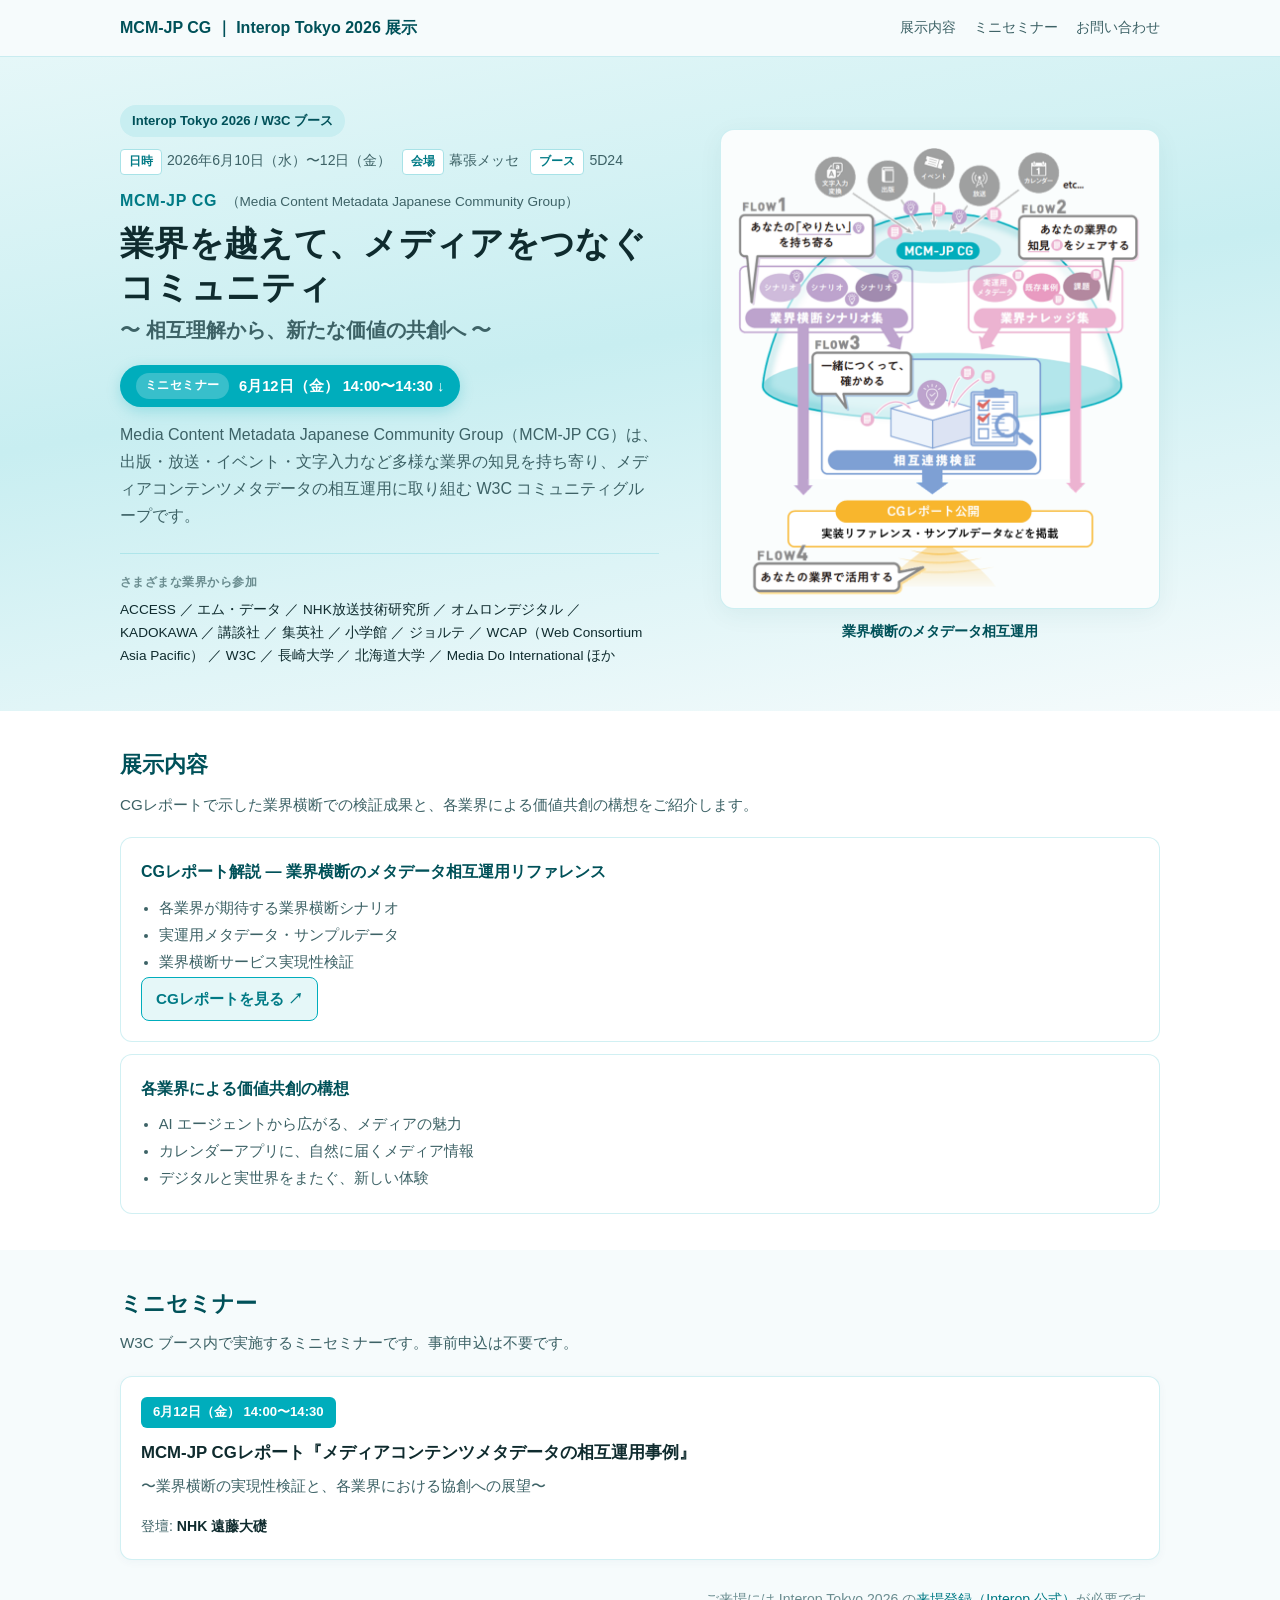
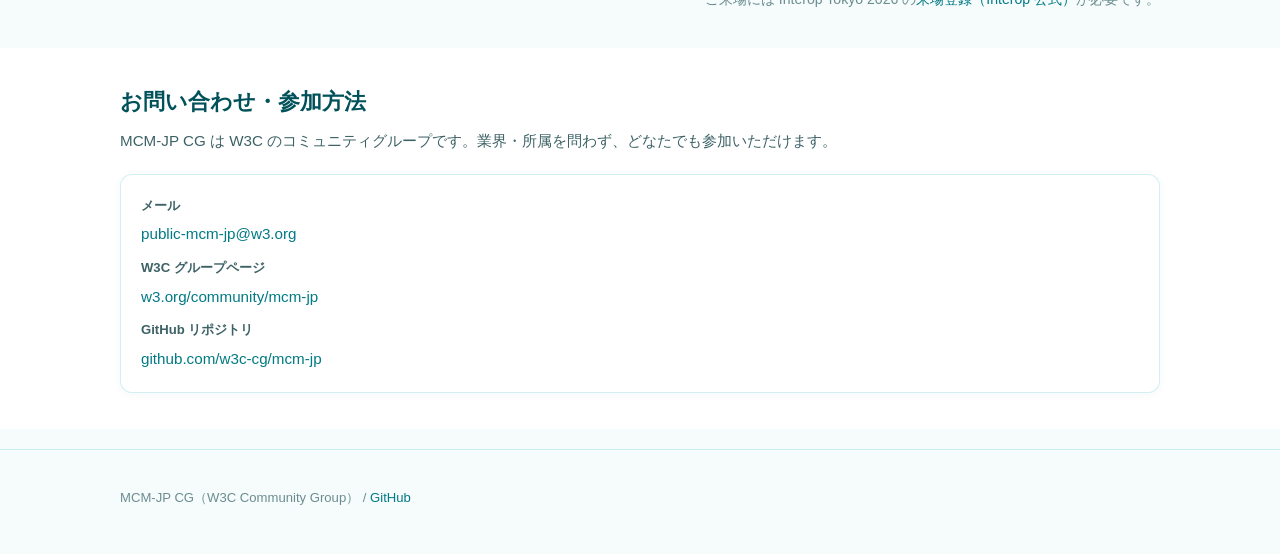
==== events/interop2026/index.html @ 695553eb "Interop Tokyo 2026 展示の公開ページを追加" ====
﻿<!doctype html>
<html lang="ja">
<head>
<meta charset="utf-8">
<meta name="viewport" content="width=device-width,initial-scale=1">
<title>MCM-JP CG | Interop Tokyo 2026 展示案内</title>
<meta name="description" content="CGレポートで示した検証成果と、各業界が描く展開プランをご紹介">
<meta property="og:type" content="website">
<meta property="og:url" content="https://w3c-cg.github.io/mcm-jp/events/interop2026/">
<meta property="og:title" content="MCM-JP CG | Interop Tokyo 2026 展示案内">
<meta property="og:description" content="CGレポートで示した検証成果と、各業界が描く展開プランをご紹介">
<meta property="og:image" content="https://w3c-cg.github.io/mcm-jp/events/interop2026/assets/img/og.png">
<meta property="og:locale" content="ja_JP">
<meta name="twitter:card" content="summary_large_image">
<meta name="twitter:title" content="MCM-JP CG | Interop Tokyo 2026 展示案内">
<meta name="twitter:description" content="CGレポートで示した検証成果と、各業界が描く展開プランをご紹介">
<meta name="twitter:image" content="https://w3c-cg.github.io/mcm-jp/events/interop2026/assets/img/og.png">
<link rel="stylesheet" href="assets/css/style.css">
</head>
<body>
<header class="site-header"><div class="container inner">
  <a class="brand" href="#top">MCM-JP CG ｜ Interop Tokyo 2026 展示</a>
  <nav class="nav" aria-label="ページ内ナビゲーション">
    <a href="#exhibit">展示内容</a>
    <a href="#seminar">ミニセミナー</a>
    <a href="#contact">お問い合わせ</a>
  </nav>
</div></header>

<main id="top">

<section class="hero"><div class="container hero-grid">
  <div>
    <span class="eyebrow"><a href="https://f2ff.jp/2026/interop/exhibitor/show.php?id=3610&amp;lang=ja" target="_blank" rel="noopener">Interop Tokyo 2026 / W3C ブース</a></span>
    <p class="event-meta">
      <span class="em-label">日時</span>2026年6月10日（水）〜12日（金）&ensp;
      <span class="em-label">会場</span>幕張メッセ&ensp;
      <span class="em-label">ブース</span>5D24
    </p>
    <p class="org-name">MCM-JP CG <span class="org-full">（Media Content Metadata Japanese Community Group）</span></p>
    <h1>業界を越えて、メディアをつなぐ<span class="nobr">コミュニティ</span></h1>
    <p class="hero-tagline">〜 相互理解から、新たな価値の共創へ 〜</p>
    <p class="seminar-badge"><a href="#seminar"><span class="seminar-badge-label">ミニセミナー</span>6月12日（金） 14:00〜14:30 ↓</a></p>
    <p class="lead">Media Content Metadata Japanese Community Group（MCM-JP CG）は、出版・放送・イベント・文字入力など多様な業界の知見を持ち寄り、メディアコンテンツメタデータの相互運用に取り組む W3C コミュニティグループです。</p>
    <div class="members">
      <p class="members-label">さまざまな業界から参加</p>
      <p class="members-body">ACCESS ／ エム・データ ／ NHK放送技術研究所 ／ オムロンデジタル ／ KADOKAWA ／ 講談社 ／ 集英社 ／ 小学館 ／ ジョルテ ／ WCAP（Web Consortium Asia Pacific） ／ W3C ／ 長崎大学 ／ 北海道大学 ／ Media Do International ほか</p>
    </div>
  </div>
  <figure class="diagram-card">
    <div class="diagram-frame"><img src="assets/img/mcm-jp-cg-overview.png" alt="MCM-JP CG 活動概要図"></div>
    <figcaption>業界横断のメタデータ相互運用</figcaption>
  </figure>
</div></section>

<section id="exhibit" class="below"><div class="container">
  <h2>展示内容</h2>
  <p class="section-lead">CGレポートで示した業界横断での検証成果と、各業界による価値共創の構想をご紹介します。</p>
  <div class="exhibit-stack">
    <div class="exhibit-item">
      <h3>CGレポート解説 ― 業界横断のメタデータ相互運用リファレンス</h3>
      <ul class="exhibit-bullets">
        <li>各業界が期待する業界横断シナリオ</li>
        <li>実運用メタデータ・サンプルデータ</li>
        <li>業界横断サービス実現性検証</li>
      </ul>
      <p class="exhibit-link"><a class="link-button" href="https://w3c-cg.github.io/mcm-jp/reports/cg-report" target="_blank" rel="noopener">CGレポートを見る ↗</a></p>
    </div>
    <div class="exhibit-item">
      <h3>各業界による価値共創の構想</h3>
      <ul class="exhibit-bullets">
        <li>AI エージェントから広がる、メディアの魅力</li>
        <li>カレンダーアプリに、自然に届くメディア情報</li>
        <li>デジタルと実世界をまたぐ、新しい体験</li>
      </ul>
    </div>
  </div>
</div></section>

<section id="seminar" class="below"><div class="container">
  <h2>ミニセミナー</h2>
  <p class="section-lead">W3C ブース内で実施するミニセミナーです。事前申込は不要です。</p>
  <div class="card seminar-card">
    <span class="seminar-date">6月12日（金） 14:00〜14:30</span>
    <p class="seminar-title">MCM-JP CGレポート『メディアコンテンツメタデータの相互運用事例』</p>
    <p class="seminar-subtitle">〜業界横断の実現性検証と、各業界における協創への展望〜</p>
    <p class="seminar-speaker">登壇: <strong>NHK 遠藤大礎</strong></p>
  </div>
  <p class="visit-note">ご来場には Interop Tokyo 2026 の<a href="https://www.interop.jp/2026/" target="_blank" rel="noopener">来場登録（Interop 公式）</a>が必要です。</p>
</div></section>

<section id="contact" class="below"><div class="container">
  <h2>お問い合わせ・参加方法</h2>
  <p class="section-lead">MCM-JP CG は W3C のコミュニティグループです。業界・所属を問わず、どなたでも参加いただけます。</p>
  <div class="card">
    <dl class="contact-list">
      <dt>メール</dt>
      <dd><a href="mailto:public-mcm-jp@w3.org">public-mcm-jp@w3.org</a></dd>
      <dt>W3C グループページ</dt>
      <dd><a href="https://www.w3.org/community/mcm-jp/" target="_blank" rel="noopener">w3.org/community/mcm-jp</a></dd>
      <dt>GitHub リポジトリ</dt>
      <dd><a href="https://github.com/w3c-cg/mcm-jp" target="_blank" rel="noopener">github.com/w3c-cg/mcm-jp</a></dd>
    </dl>
  </div>
</div></section>

</main>

<footer class="site-footer"><div class="container">
  <p>MCM-JP CG（W3C Community Group） / <a href="https://github.com/w3c-cg/mcm-jp" target="_blank" rel="noopener">GitHub</a></p>
</div></footer>

</body>
</html>
---- events/interop2026/assets/css/style.css ----
:root{
  --c-primary:#00ADBC;
  --c-primary-dark:#007A85;
  --c-primary-darker:#005159;
  --c-tint:#E5F7F8;
  --c-tint-2:#C8EEF1;
  --c-tint-3:#A8E2E7;
  --c-text:#0F2B2E;
  --c-text-soft:#3D6266;
  --c-text-muted:#6B8D90;
  --c-bg:#F6FBFC;
  --c-border:rgba(0,173,188,.18);
}

*,*::before,*::after{box-sizing:border-box}
html{scroll-behavior:smooth}
body{margin:0;color:var(--c-text);background:var(--c-bg);font-family:-apple-system,BlinkMacSystemFont,"Segoe UI",Roboto,"Noto Sans JP","Hiragino Sans","Yu Gothic UI",sans-serif;line-height:1.7;font-feature-settings:"palt" 1}
a{color:var(--c-primary-dark);text-decoration:none}
a:hover{text-decoration:underline}
img{max-width:100%;height:auto;display:block}
.container{max-width:1080px;margin:0 auto;padding:0 20px}

/* header */
.site-header{position:sticky;top:0;z-index:100;backdrop-filter:blur(12px);background:rgba(246,251,252,.92);border-bottom:1px solid var(--c-border)}
.site-header .inner{display:flex;justify-content:space-between;align-items:center;min-height:56px}
.brand{font-weight:700;font-size:1rem;color:var(--c-primary-darker)}
.nav{display:flex;gap:18px;flex-wrap:wrap}
.nav a{color:var(--c-text-soft);font-size:.88rem}

/* hero */
.hero{padding:48px 0 44px;background:linear-gradient(170deg,var(--c-tint) 0%,var(--c-tint-2) 45%,var(--c-bg) 100%)}
.hero-grid{display:grid;grid-template-columns:1.15fr 1fr;gap:32px;align-items:center}
.eyebrow{display:inline-block;padding:5px 12px;border-radius:999px;background:var(--c-tint-2);color:var(--c-primary-darker);font-size:.82rem;font-weight:600;margin-bottom:12px}
.eyebrow a{color:inherit}
.event-meta{margin:0 0 12px;font-size:.88rem;color:var(--c-text-soft)}
.em-label{display:inline-block;background:#fff;color:var(--c-primary-dark);font-size:.72rem;font-weight:700;padding:2px 8px;border-radius:4px;margin-right:5px;border:1px solid var(--c-tint-3)}
.org-name{margin:0 0 8px;font-size:clamp(.85rem,1.4vw,1rem);font-weight:700;color:var(--c-primary-dark);letter-spacing:.04em}
.org-full{font-weight:500;font-size:.85em;color:var(--c-text-soft);letter-spacing:0;margin-left:.25em}
h1{font-size:clamp(1.5rem,2.8vw,2.1rem);line-height:1.3;margin:0 0 4px;color:var(--c-text);letter-spacing:.01em;font-weight:700}
.nobr{display:inline-block}
.hero-tagline{margin:0 0 18px;font-size:clamp(1rem,1.8vw,1.25rem);color:var(--c-text-soft);font-weight:600}
.lead{font-size:1rem;color:var(--c-text-soft);margin:0 0 20px}
.seminar-badge{margin:0 0 14px}
.seminar-badge a{display:inline-flex;align-items:center;gap:10px;padding:8px 16px;border-radius:999px;background:var(--c-primary);color:#fff;font-size:.92rem;font-weight:700;text-decoration:none;box-shadow:0 4px 14px rgba(0,173,188,.25);transition:transform .1s ease,background .15s ease}
.seminar-badge a:hover{background:var(--c-primary-dark);transform:translateY(-1px);text-decoration:none}
.seminar-badge-label{display:inline-block;background:rgba(255,255,255,.22);padding:2px 9px;border-radius:999px;font-size:.78rem;letter-spacing:.04em}
.actions{display:flex;gap:10px;flex-wrap:wrap}
.btn{display:inline-flex;align-items:center;padding:11px 18px;border-radius:8px;font-weight:700;font-size:.9rem;border:1px solid var(--c-tint-3);background:#fff;color:var(--c-primary-dark);min-height:42px;transition:transform .1s ease}
.btn:hover{text-decoration:none;transform:translateY(-1px)}
.btn.primary{background:var(--c-primary);border-color:var(--c-primary);color:#fff}
.btn.primary:hover{background:var(--c-primary-dark);border-color:var(--c-primary-dark)}
.members{margin-top:24px;padding-top:18px;border-top:1px solid var(--c-border)}
.members-label{margin:0 0 4px;font-size:.78rem;font-weight:700;letter-spacing:.04em;color:var(--c-text-muted)}
.members-body{margin:0;font-size:.85rem;line-height:1.7;color:var(--c-text)}

.diagram-card{margin:0;max-width:440px;justify-self:end}
.diagram-card .diagram-frame{background:#FAFDFD;border:1px solid var(--c-border);border-radius:14px;padding:12px;box-shadow:0 6px 24px rgba(0,80,90,.06)}
.diagram-card img{display:block;width:100%;height:auto;border-radius:8px}
.diagram-card figcaption{margin:10px 4px 0;text-align:center;font-size:.9rem;font-weight:600;color:var(--c-primary-darker)}

/* sections below */
section.below{padding:36px 0}
section.below:nth-of-type(even){background:#fff}
h2{font-size:1.35rem;margin:0 0 8px;color:var(--c-primary-darker)}
.section-lead{color:var(--c-text-soft);margin:0 0 20px;font-size:.95rem}

.card{background:#fff;border:1px solid var(--c-border);border-radius:12px;padding:20px;box-shadow:0 2px 10px rgba(0,80,90,.04)}
.exhibit-stack{display:grid;gap:12px}
.exhibit-item{background:#fff;border:1px solid var(--c-border);border-radius:12px;padding:20px}
.exhibit-item h3{margin:0 0 6px;font-size:1rem;color:var(--c-primary-darker)}
.exhibit-item p{margin:0;font-size:.95rem;color:var(--c-text-soft);line-height:1.7}
.exhibit-bullets{margin:10px 0 0;padding-left:1.2em;font-size:.92rem;color:var(--c-text-soft);line-height:1.7}
.exhibit-bullets li{margin:2px 0}
.exhibit-item p + p{margin-top:8px}
.exhibit-link{font-size:.9rem;margin-top:14px}
.exhibit-link a{font-weight:600}
.link-button{display:inline-block;padding:8px 14px;border:1px solid var(--c-primary);border-radius:8px;color:var(--c-primary-dark);text-decoration:none;background:var(--c-tint)}
.link-button:hover{background:var(--c-primary);color:#fff;text-decoration:none}
.visit-note{margin:28px 0 0;font-size:.88rem;color:var(--c-text-muted);text-align:right}

/* seminar */
.seminar-card{display:grid;gap:8px}
.seminar-date{display:inline-block;background:var(--c-primary);color:#fff;font-size:.82rem;font-weight:700;padding:4px 12px;border-radius:6px;margin-bottom:4px;width:fit-content}
.seminar-title{margin:0;font-size:1.05rem;font-weight:700;color:var(--c-text);line-height:1.5}
.seminar-subtitle{margin:0;font-size:.95rem;color:var(--c-text-soft)}
.seminar-speaker{margin:8px 0 0;font-size:.88rem;color:var(--c-text-soft)}
.seminar-speaker strong{color:var(--c-text);font-weight:700}
.seminar-note{margin:12px 0 0;font-size:.82rem;color:var(--c-text-muted);padding-top:12px;border-top:1px solid var(--c-border)}

/* contact */
.contact-list{margin:0;font-size:.95rem}
.contact-list dt{font-weight:700;color:var(--c-text-soft);font-size:.82rem;margin-top:10px}
.contact-list dt:first-child{margin-top:0}
.contact-list dd{margin:4px 0 0}

/* footer */
.site-footer{padding:24px 0 32px;color:var(--c-text-muted);font-size:.82rem;border-top:1px solid var(--c-border);margin-top:20px}

@media(max-width:820px){
  .hero-grid{grid-template-columns:1fr}
  .hero{padding:32px 0 28px}
  .diagram-card{max-width:420px;margin:0 auto;justify-self:auto}
  section.below{padding:28px 0}
}
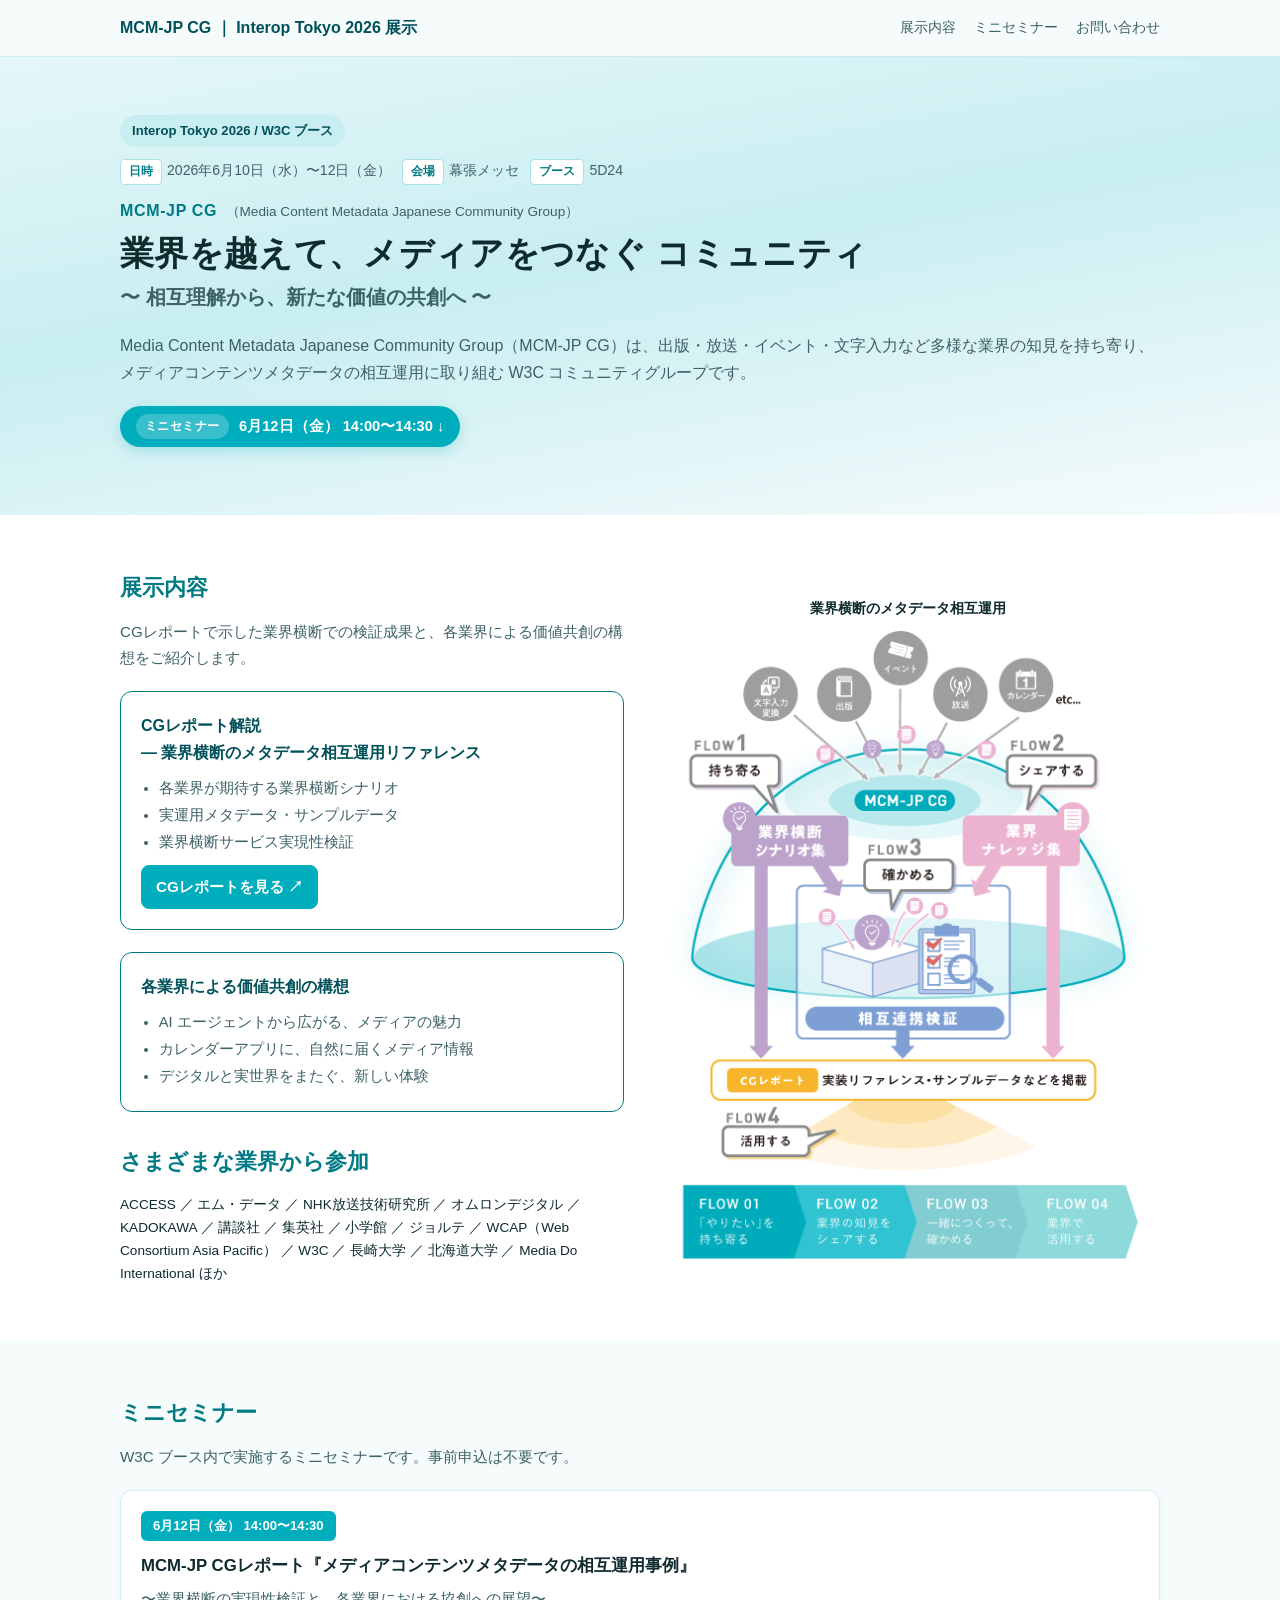
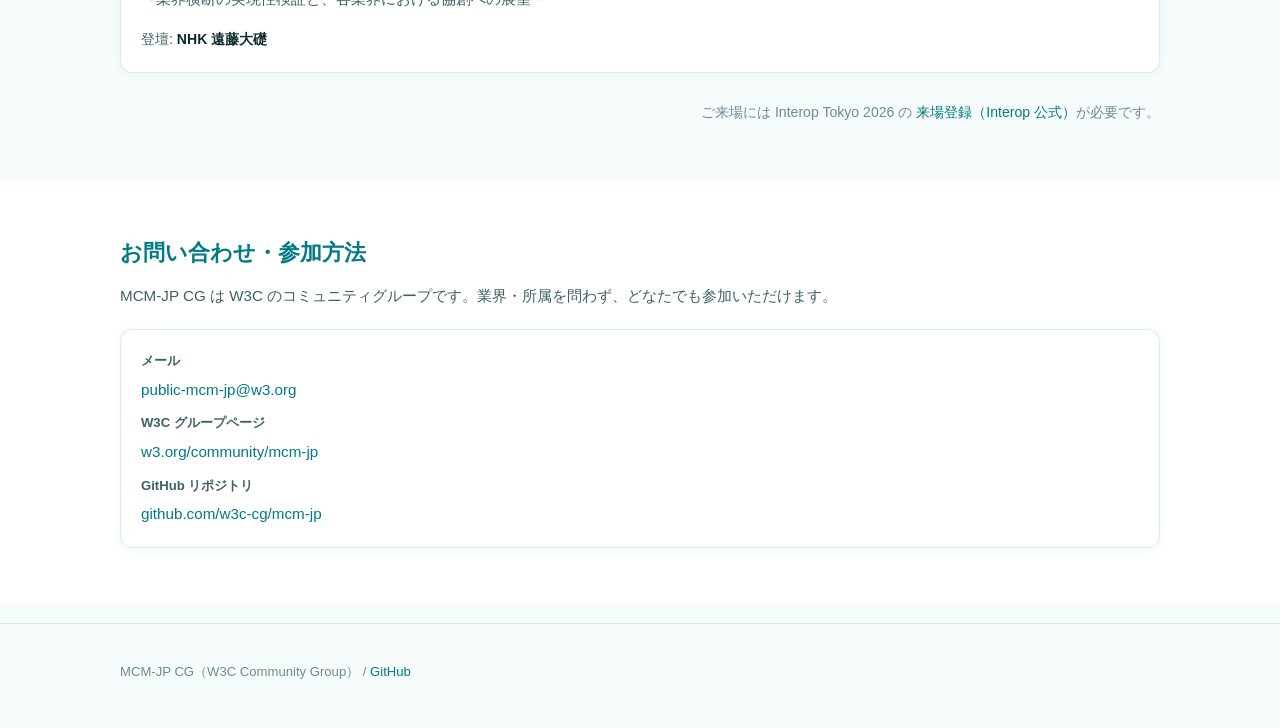
==== commit 63f4932c: "interop2026ページ" ====
--- a/events/interop2026/index.html
+++ b/events/interop2026/index.html
@@ -1,114 +1,143 @@
-﻿<!doctype html>
+﻿<!DOCTYPE html>
 <html lang="ja">
+
 <head>
-<meta charset="utf-8">
-<meta name="viewport" content="width=device-width,initial-scale=1">
-<title>MCM-JP CG | Interop Tokyo 2026 展示案内</title>
-<meta name="description" content="CGレポートで示した検証成果と、各業界が描く展開プランをご紹介">
-<meta property="og:type" content="website">
-<meta property="og:url" content="https://w3c-cg.github.io/mcm-jp/events/interop2026/">
-<meta property="og:title" content="MCM-JP CG | Interop Tokyo 2026 展示案内">
-<meta property="og:description" content="CGレポートで示した検証成果と、各業界が描く展開プランをご紹介">
-<meta property="og:image" content="https://w3c-cg.github.io/mcm-jp/events/interop2026/assets/img/og.png">
-<meta property="og:locale" content="ja_JP">
-<meta name="twitter:card" content="summary_large_image">
-<meta name="twitter:title" content="MCM-JP CG | Interop Tokyo 2026 展示案内">
-<meta name="twitter:description" content="CGレポートで示した検証成果と、各業界が描く展開プランをご紹介">
-<meta name="twitter:image" content="https://w3c-cg.github.io/mcm-jp/events/interop2026/assets/img/og.png">
-<link rel="stylesheet" href="assets/css/style.css">
+    <meta charset="utf-8">
+    <meta name="viewport" content="width=device-width,initial-scale=1">
+    <title>MCM-JP CG | Interop Tokyo 2026 展示案内</title>
+    <meta name="description" content="CGレポートで示した検証成果と、各業界が描く展開プランをご紹介">
+    <meta property="og:type" content="website">
+    <meta property="og:url" content="https://w3c-cg.github.io/mcm-jp/events/interop2026/">
+    <meta property="og:title" content="MCM-JP CG | Interop Tokyo 2026 展示案内">
+    <meta property="og:description" content="CGレポートで示した検証成果と、各業界が描く展開プランをご紹介">
+    <meta property="og:image" content="https://w3c-cg.github.io/mcm-jp/events/interop2026/assets/img/ogp.png">
+    <meta property="og:locale" content="ja_JP">
+    <meta name="twitter:card" content="summary_large_image">
+    <meta name="twitter:title" content="MCM-JP CG | Interop Tokyo 2026 展示案内">
+    <meta name="twitter:description" content="CGレポートで示した検証成果と、各業界が描く展開プランをご紹介">
+    <meta name="twitter:image" content="https://w3c-cg.github.io/mcm-jp/events/interop2026/assets/img/ogp_x.png">
+    <link rel="stylesheet" href="assets/css/style.css">
 </head>
 <body>
-<header class="site-header"><div class="container inner">
-  <a class="brand" href="#top">MCM-JP CG ｜ Interop Tokyo 2026 展示</a>
-  <nav class="nav" aria-label="ページ内ナビゲーション">
-    <a href="#exhibit">展示内容</a>
-    <a href="#seminar">ミニセミナー</a>
-    <a href="#contact">お問い合わせ</a>
-  </nav>
-</div></header>
-
-<main id="top">
-
-<section class="hero"><div class="container hero-grid">
-  <div>
-    <span class="eyebrow"><a href="https://f2ff.jp/2026/interop/exhibitor/show.php?id=3610&amp;lang=ja" target="_blank" rel="noopener">Interop Tokyo 2026 / W3C ブース</a></span>
-    <p class="event-meta">
-      <span class="em-label">日時</span>2026年6月10日（水）〜12日（金）&ensp;
-      <span class="em-label">会場</span>幕張メッセ&ensp;
-      <span class="em-label">ブース</span>5D24
-    </p>
-    <p class="org-name">MCM-JP CG <span class="org-full">（Media Content Metadata Japanese Community Group）</span></p>
-    <h1>業界を越えて、メディアをつなぐ<span class="nobr">コミュニティ</span></h1>
-    <p class="hero-tagline">〜 相互理解から、新たな価値の共創へ 〜</p>
-    <p class="seminar-badge"><a href="#seminar"><span class="seminar-badge-label">ミニセミナー</span>6月12日（金） 14:00〜14:30 ↓</a></p>
-    <p class="lead">Media Content Metadata Japanese Community Group（MCM-JP CG）は、出版・放送・イベント・文字入力など多様な業界の知見を持ち寄り、メディアコンテンツメタデータの相互運用に取り組む W3C コミュニティグループです。</p>
-    <div class="members">
-      <p class="members-label">さまざまな業界から参加</p>
-      <p class="members-body">ACCESS ／ エム・データ ／ NHK放送技術研究所 ／ オムロンデジタル ／ KADOKAWA ／ 講談社 ／ 集英社 ／ 小学館 ／ ジョルテ ／ WCAP（Web Consortium Asia Pacific） ／ W3C ／ 長崎大学 ／ 北海道大学 ／ Media Do International ほか</p>
-    </div>
-  </div>
-  <figure class="diagram-card">
-    <div class="diagram-frame"><img src="assets/img/mcm-jp-cg-overview.png" alt="MCM-JP CG 活動概要図"></div>
-    <figcaption>業界横断のメタデータ相互運用</figcaption>
-  </figure>
-</div></section>
-
-<section id="exhibit" class="below"><div class="container">
-  <h2>展示内容</h2>
-  <p class="section-lead">CGレポートで示した業界横断での検証成果と、各業界による価値共創の構想をご紹介します。</p>
-  <div class="exhibit-stack">
-    <div class="exhibit-item">
-      <h3>CGレポート解説 ― 業界横断のメタデータ相互運用リファレンス</h3>
-      <ul class="exhibit-bullets">
-        <li>各業界が期待する業界横断シナリオ</li>
-        <li>実運用メタデータ・サンプルデータ</li>
-        <li>業界横断サービス実現性検証</li>
-      </ul>
-      <p class="exhibit-link"><a class="link-button" href="https://w3c-cg.github.io/mcm-jp/reports/cg-report" target="_blank" rel="noopener">CGレポートを見る ↗</a></p>
-    </div>
-    <div class="exhibit-item">
-      <h3>各業界による価値共創の構想</h3>
-      <ul class="exhibit-bullets">
-        <li>AI エージェントから広がる、メディアの魅力</li>
-        <li>カレンダーアプリに、自然に届くメディア情報</li>
-        <li>デジタルと実世界をまたぐ、新しい体験</li>
-      </ul>
-    </div>
-  </div>
-</div></section>
-
-<section id="seminar" class="below"><div class="container">
-  <h2>ミニセミナー</h2>
-  <p class="section-lead">W3C ブース内で実施するミニセミナーです。事前申込は不要です。</p>
-  <div class="card seminar-card">
-    <span class="seminar-date">6月12日（金） 14:00〜14:30</span>
-    <p class="seminar-title">MCM-JP CGレポート『メディアコンテンツメタデータの相互運用事例』</p>
-    <p class="seminar-subtitle">〜業界横断の実現性検証と、各業界における協創への展望〜</p>
-    <p class="seminar-speaker">登壇: <strong>NHK 遠藤大礎</strong></p>
-  </div>
-  <p class="visit-note">ご来場には Interop Tokyo 2026 の<a href="https://www.interop.jp/2026/" target="_blank" rel="noopener">来場登録（Interop 公式）</a>が必要です。</p>
-</div></section>
-
-<section id="contact" class="below"><div class="container">
-  <h2>お問い合わせ・参加方法</h2>
-  <p class="section-lead">MCM-JP CG は W3C のコミュニティグループです。業界・所属を問わず、どなたでも参加いただけます。</p>
-  <div class="card">
-    <dl class="contact-list">
-      <dt>メール</dt>
-      <dd><a href="mailto:public-mcm-jp@w3.org">public-mcm-jp@w3.org</a></dd>
-      <dt>W3C グループページ</dt>
-      <dd><a href="https://www.w3.org/community/mcm-jp/" target="_blank" rel="noopener">w3.org/community/mcm-jp</a></dd>
-      <dt>GitHub リポジトリ</dt>
-      <dd><a href="https://github.com/w3c-cg/mcm-jp" target="_blank" rel="noopener">github.com/w3c-cg/mcm-jp</a></dd>
-    </dl>
-  </div>
-</div></section>
-
-</main>
-
-<footer class="site-footer"><div class="container">
-  <p>MCM-JP CG（W3C Community Group） / <a href="https://github.com/w3c-cg/mcm-jp" target="_blank" rel="noopener">GitHub</a></p>
-</div></footer>
-
+    <header class="site-header">
+        <div class="container inner">
+            <a class="brand" href="#top">MCM-JP CG ｜ Interop Tokyo 2026 展示</a>
+            <nav class="nav" aria-label="ページ内ナビゲーション">
+                <a href="#exhibit">展示内容</a>
+                <a href="#seminar">ミニセミナー</a>
+                <a href="#contact">お問い合わせ</a>
+            </nav>
+        </div>
+    </header>
+    <main id="top">
+        <section class="hero">
+            <div class="container">
+                <span class="eyebrow">
+                    <a href="https://f2ff.jp/2026/interop/exhibitor/show.php?id=3610&lang=ja" target="_blank" rel="noopener">Interop Tokyo 2026 / W3C ブース</a>
+                </span>
+                <p class="event-meta">
+                    <span class="em-label">日時</span>2026年6月10日（水）〜12日（金） 
+                    <span class="em-label">会場</span>幕張メッセ 
+                    <span class="em-label">ブース</span>5D24</p>
+                <p class="org-name">MCM-JP CG
+                    <span class="org-full">（Media Content Metadata Japanese Community Group）</span>
+                </p>
+                <h1>業界を越えて、メディアをつなぐ
+                    <span class="nobr">コミュニティ</span>
+                </h1>
+                <p class="hero-tagline">〜 相互理解から、新たな価値の共創へ 〜</p>
+                <p class="lead">Media Content Metadata Japanese Community Group（MCM-JP CG）は、出版・放送・イベント・文字入力など多様な業界の知見を持ち寄り、メディアコンテンツメタデータの相互運用に取り組む W3C コミュニティグループです。</p>
+                <p class="seminar-badge">
+                    <a href="#seminar">
+                        <span class="seminar-badge-label">ミニセミナー</span>6月12日（金） 14:00〜14:30 ↓</a>
+                </p>
+            </div>
+        </section>
+        <section id="exhibit" class="below">
+            <div class="container exhibit-grid">
+                <div class="exhibit-detail">
+                    <h2>展示内容</h2>
+                    <p class="section-lead">CGレポートで示した業界横断での検証成果と、各業界による価値共創の構想をご紹介します。</p>
+                    <div class="exhibit-stack">
+                        <div class="exhibit-item">
+                            <h3>CGレポート解説
+                                <br>― 業界横断のメタデータ相互運用リファレンス</h3>
+                            <ul class="exhibit-bullets">
+                                <li>各業界が期待する業界横断シナリオ</li>
+                                <li>実運用メタデータ・サンプルデータ</li>
+                                <li>業界横断サービス実現性検証</li>
+                            </ul>
+                            <p class="exhibit-link">
+                                <a class="link-button" href="https://w3c-cg.github.io/mcm-jp/reports/cg-report" target="_blank" rel="noopener">CGレポートを見る ↗</a>
+                            </p>
+                        </div>
+                        <div class="exhibit-item">
+                            <h3>各業界による価値共創の構想</h3>
+                            <ul class="exhibit-bullets">
+                                <li>AI エージェントから広がる、メディアの魅力</li>
+                                <li>カレンダーアプリに、自然に届くメディア情報</li>
+                                <li>デジタルと実世界をまたぐ、新しい体験</li>
+                            </ul>
+                        </div>
+                    </div>
+                </div>
+                <figure class="diagram-card">
+                    <figcaption>業界横断のメタデータ相互運用</figcaption>
+                    <div class="diagram-frame">
+                        <img src="assets/img/mcm-jp-cg-overview.png" alt="MCM-JP CG 活動概要図">
+                    </div>
+                </figure>
+                <div class="members">
+                    <h2 class="members-label">さまざまな業界から参加</h2>
+                    <p class="members-body">ACCESS ／ エム・データ ／ NHK放送技術研究所 ／ オムロンデジタル ／ KADOKAWA ／ 講談社 ／ 集英社 ／ 小学館 ／ ジョルテ ／ WCAP（Web Consortium Asia Pacific） ／ W3C ／ 長崎大学 ／ 北海道大学 ／ Media Do International ほか</p>
+                </div>
+            </div>
+        </section>
+        <section id="seminar" class="below">
+            <div class="container">
+                <h2>ミニセミナー</h2>
+                <p class="section-lead">W3C ブース内で実施するミニセミナーです。事前申込は不要です。</p>
+                <div class="card seminar-card">
+                    <span class="seminar-date">6月12日（金） 14:00〜14:30</span>
+                    <p class="seminar-title">MCM-JP CGレポート『メディアコンテンツメタデータの相互運用事例』</p>
+                    <p class="seminar-subtitle">〜業界横断の実現性検証と、各業界における協創への展望〜</p>
+                    <p class="seminar-speaker">登壇:
+                        <strong>NHK 遠藤大礎</strong>
+                    </p>
+                </div>
+                <p class="visit-note">ご来場には Interop Tokyo 2026 の
+                    <a href="https://www.interop.jp/2026/" target="_blank" rel="noopener">来場登録（Interop 公式）</a>が必要です。</p>
+            </div>
+        </section>
+        <section id="contact" class="below">
+            <div class="container">
+                <h2>お問い合わせ・参加方法</h2>
+                <p class="section-lead">MCM-JP CG は W3C のコミュニティグループです。業界・所属を問わず、どなたでも参加いただけます。</p>
+                <div class="card">
+                    <dl class="contact-list">
+                        <dt>メール</dt>
+                        <dd>
+                            <a href="mailto:public-mcm-jp@w3.org">public-mcm-jp@w3.org</a>
+                        </dd>
+                        <dt>W3C グループページ</dt>
+                        <dd>
+                            <a href="https://www.w3.org/community/mcm-jp/" target="_blank" rel="noopener">w3.org/community/mcm-jp</a>
+                        </dd>
+                        <dt>GitHub リポジトリ</dt>
+                        <dd>
+                            <a href="https://github.com/w3c-cg/mcm-jp" target="_blank" rel="noopener">github.com/w3c-cg/mcm-jp</a>
+                        </dd>
+                    </dl>
+                </div>
+            </div>
+        </section>
+    </main>
+    <footer class="site-footer">
+        <div class="container">
+            <p>MCM-JP CG（W3C Community Group） /
+                <a href="https://github.com/w3c-cg/mcm-jp" target="_blank" rel="noopener">GitHub</a>
+            </p>
+        </div>
+    </footer>
 </body>
-</html>
+</html>
--- a/events/interop2026/assets/css/style.css
+++ b/events/interop2026/assets/css/style.css
@@ -28,7 +28,7 @@
 .nav a{color:var(--c-text-soft);font-size:.88rem}
 
 /* hero */
-.hero{padding:48px 0 44px;background:linear-gradient(170deg,var(--c-tint) 0%,var(--c-tint-2) 45%,var(--c-bg) 100%)}
+.hero{padding: 58px 0 54px;background:linear-gradient(170deg,var(--c-tint) 0%,var(--c-tint-2) 45%,var(--c-bg) 100%)}
 .hero-grid{display:grid;grid-template-columns:1.15fr 1fr;gap:32px;align-items:center}
 .eyebrow{display:inline-block;padding:5px 12px;border-radius:999px;background:var(--c-tint-2);color:var(--c-primary-darker);font-size:.82rem;font-weight:600;margin-bottom:12px}
 .eyebrow a{color:inherit}
@@ -49,33 +49,33 @@
 .btn:hover{text-decoration:none;transform:translateY(-1px)}
 .btn.primary{background:var(--c-primary);border-color:var(--c-primary);color:#fff}
 .btn.primary:hover{background:var(--c-primary-dark);border-color:var(--c-primary-dark)}
-.members{margin-top:24px;padding-top:18px;border-top:1px solid var(--c-border)}
-.members-label{margin:0 0 4px;font-size:.78rem;font-weight:700;letter-spacing:.04em;color:var(--c-text-muted)}
+.members{grid-area: box3;}
 .members-body{margin:0;font-size:.85rem;line-height:1.7;color:var(--c-text)}
 
-.diagram-card{margin:0;max-width:440px;justify-self:end}
-.diagram-card .diagram-frame{background:#FAFDFD;border:1px solid var(--c-border);border-radius:14px;padding:12px;box-shadow:0 6px 24px rgba(0,80,90,.06)}
+.diagram-card{margin:0;grid-area: box2;max-width: 509px;justify-self: end;}
 .diagram-card img{display:block;width:100%;height:auto;border-radius:8px}
-.diagram-card figcaption{margin:10px 4px 0;text-align:center;font-size:.9rem;font-weight:600;color:var(--c-primary-darker)}
+.diagram-card figcaption{margin: 0 0 10px;text-align:center;font-size:.9rem;font-weight:600;}
 
 /* sections below */
-section.below{padding:36px 0}
-section.below:nth-of-type(even){background:#fff}
-h2{font-size:1.35rem;margin:0 0 8px;color:var(--c-primary-darker)}
+section.below{padding: 55px 0;scroll-margin-top: 56px;}
+section.below:nth-of-type(even){background:#fff;}
+h2{font-size:1.35rem;margin: 0 0 12px;color: var(--c-primary-dark);}
 .section-lead{color:var(--c-text-soft);margin:0 0 20px;font-size:.95rem}
 
 .card{background:#fff;border:1px solid var(--c-border);border-radius:12px;padding:20px;box-shadow:0 2px 10px rgba(0,80,90,.04)}
-.exhibit-stack{display:grid;gap:12px}
-.exhibit-item{background:#fff;border:1px solid var(--c-border);border-radius:12px;padding:20px}
+.exhibit-grid{display:grid;grid-template-columns: 1fr 1fr;gap: 32px;align-items: center;grid-template-areas:"box1 box2""box3 box2";}
+.exhibit-detail{grid-area: box1;}
+.exhibit-stack{display:grid;gap: 22px;}
+.exhibit-item{background:#fff;border: 1px solid var(--c-primary-dark);border-radius:12px;padding:20px}
 .exhibit-item h3{margin:0 0 6px;font-size:1rem;color:var(--c-primary-darker)}
 .exhibit-item p{margin:0;font-size:.95rem;color:var(--c-text-soft);line-height:1.7}
 .exhibit-bullets{margin:10px 0 0;padding-left:1.2em;font-size:.92rem;color:var(--c-text-soft);line-height:1.7}
 .exhibit-bullets li{margin:2px 0}
 .exhibit-item p + p{margin-top:8px}
 .exhibit-link{font-size:.9rem;margin-top:14px}
-.exhibit-link a{font-weight:600}
-.link-button{display:inline-block;padding:8px 14px;border:1px solid var(--c-primary);border-radius:8px;color:var(--c-primary-dark);text-decoration:none;background:var(--c-tint)}
-.link-button:hover{background:var(--c-primary);color:#fff;text-decoration:none}
+.exhibit-link a{font-weight:600;margin-top: 0.5em;}
+.link-button{display:inline-block;padding:8px 14px;border:1px solid var(--c-primary);border-radius:8px;background: var(--c-primary);color: #fff;text-decoration: none;}
+.link-button:hover{color: var(--c-primary-dark);text-decoration: none;background: var(--c-tint);}
 .visit-note{margin:28px 0 0;font-size:.88rem;color:var(--c-text-muted);text-align:right}
 
 /* seminar */
@@ -96,9 +96,11 @@
 /* footer */
 .site-footer{padding:24px 0 32px;color:var(--c-text-muted);font-size:.82rem;border-top:1px solid var(--c-border);margin-top:20px}
 
-@media(max-width:820px){
+@media(max-width: 820px){
+  .site-header .inner {justify-content: center;flex-wrap: wrap;}
   .hero-grid{grid-template-columns:1fr}
   .hero{padding:32px 0 28px}
-  .diagram-card{max-width:420px;margin:0 auto;justify-self:auto}
-  section.below{padding:28px 0}
+  .exhibit-grid{grid-template-columns:1fr;grid-template-areas:"box1""box2""box3";}
+  .diagram-card{margin:0 auto;justify-self:auto}
+  section.below{padding:30px 0}
 }
